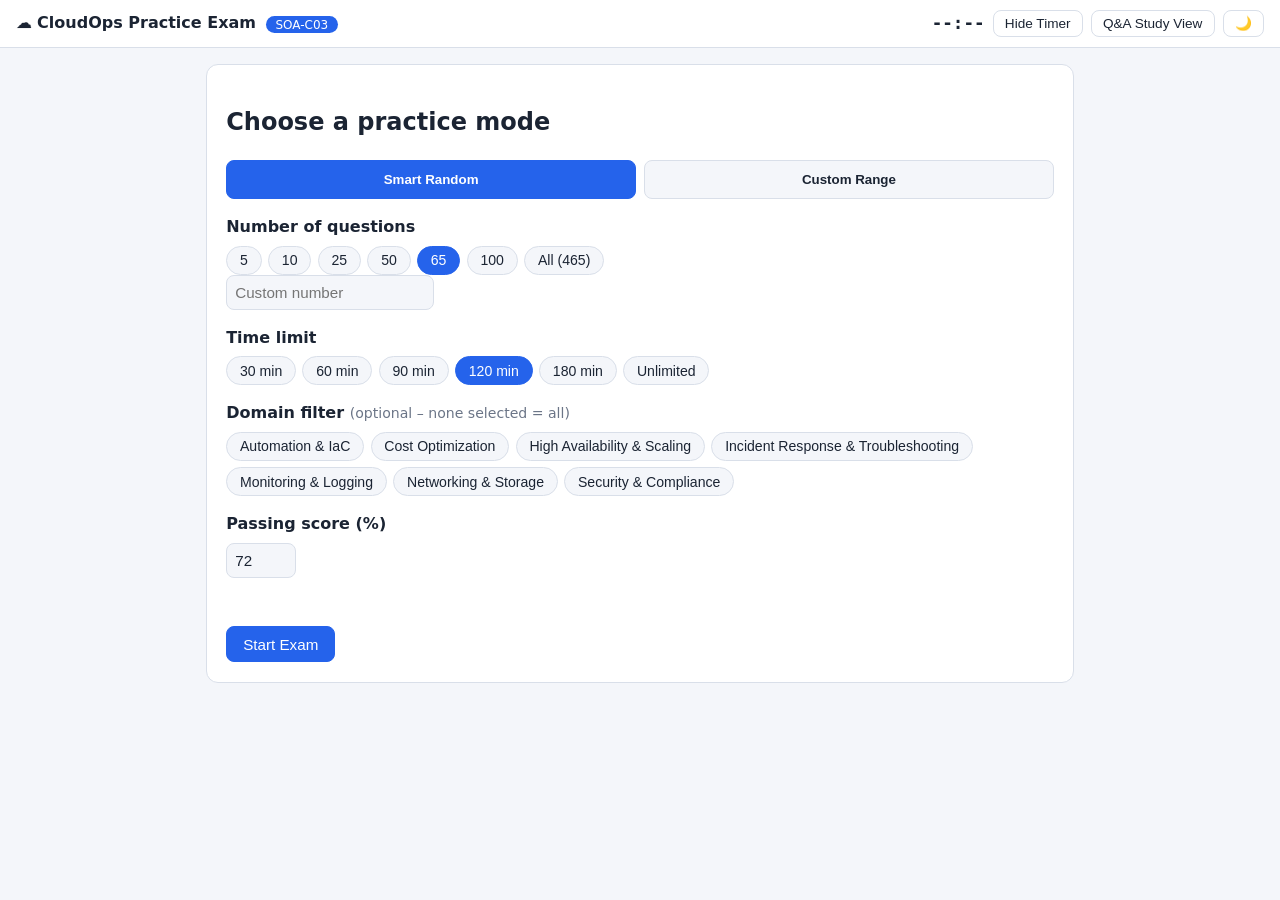
==== index.html @ a191ae21 "Add files via upload" ====
<!DOCTYPE html>
<html lang="en">
<head>
<meta charset="UTF-8">
<meta name="viewport" content="width=device-width, initial-scale=1">
<title>CloudOps Practice Exam (SOA-C03)</title>
<link rel="stylesheet" href="styles.css">
</head>
<body>
<header class="topbar">
  <div class="brand">☁️ <strong>CloudOps Practice Exam</strong> <span class="badge">SOA-C03</span></div>
  <div class="tools">
    <span id="timer" class="timer" aria-live="off">--:--</span>
    <button id="btnTimer" class="btn small" title="Hide/Show timer">Hide Timer</button>
    <button id="btnStudy" class="btn small">Q&amp;A Study View</button>
    <button id="btnTheme" class="btn small" aria-label="Toggle dark mode">🌙</button>
  </div>
</header>

<main>
  <!-- START SCREEN -->
  <section id="screenStart" class="card">
    <h1>Choose a practice mode</h1>
    <div class="tabs" role="tablist">
      <button class="tab active" data-mode="random" role="tab">Smart Random</button>
      <button class="tab" data-mode="range" role="tab">Custom Range</button>
    </div>

    <div id="paneRandom" class="pane">
      <label class="lbl">Number of questions</label>
      <div id="countPresets" class="chips"></div>
      <input id="customCount" type="number" min="1" placeholder="Custom number">
    </div>

    <div id="paneRange" class="pane hidden">
      <div class="row">
        <label>From Q# <input id="rangeFrom" type="number" min="1" value="1"></label>
        <label>To Q# <input id="rangeTo" type="number" min="1"></label>
      </div>
      <label class="check"><input id="rangeShuffle" type="checkbox"> Shuffle within the selected range (otherwise sequential)</label>
      <p class="muted" id="rangeHint"></p>
    </div>

    <label class="lbl">Time limit</label>
    <div id="timePresets" class="chips"></div>

    <label class="lbl">Domain filter <span class="muted">(optional – none selected = all)</span></label>
    <div id="domainFilters" class="chips"></div>

    <label class="lbl">Passing score (%)</label>
    <input id="passPct" type="number" min="1" max="100" value="72">

    <p id="startError" class="error" role="alert"></p>
    <div class="row">
      <button id="btnStart" class="btn primary">Start Exam</button>
      <button id="btnResume" class="btn hidden">Resume saved session</button>
    </div>
  </section>

  <!-- EXAM SCREEN -->
  <section id="screenExam" class="hidden">
    <div class="card">
      <div class="qmeta">
        <span id="qProgress"></span>
        <span id="qDomain" class="tag"></span>
        <span id="qType" class="tag alt"></span>
      </div>
      <h2 id="qPrompt" class="prompt"></h2>
      <pre id="qCode" class="code hidden"></pre>
      <div id="qOptions" class="options" role="group"></div>
      <div class="nav">
        <button id="btnPrev" class="btn">← Previous</button>
        <button id="btnFlag" class="btn">⚑ Flag for Review</button>
        <button id="btnNext" class="btn">Next →</button>
        <button id="btnSubmit" class="btn danger">Submit Exam</button>
      </div>
    </div>
    <details id="navigator" class="card" open>
      <summary>Question Navigator <span class="muted" id="navStats"></span></summary>
      <div class="legend"><span class="dot answered"></span>Answered <span class="dot flagged"></span>Flagged <span class="dot"></span>Unanswered</div>
      <div id="navGrid" class="grid"></div>
    </details>
  </section>

  <!-- RESULTS SCREEN -->
  <section id="screenResults" class="hidden">
    <div class="card">
      <h1 id="resStatus"></h1>
      <p id="resScore" class="big"></p>
      <p id="resTime" class="muted"></p>
      <h3>Domain breakdown</h3>
      <div id="resDomains"></div>
      <div class="row">
        <button id="btnRetry" class="btn primary">New Exam</button>
      </div>
    </div>
    <div class="card">
      <h3>Detailed review</h3>
      <div class="chips" id="reviewFilters">
        <button class="chip active" data-f="all">All</button>
        <button class="chip" data-f="wrong">Incorrect Only</button>
        <button class="chip" data-f="flag">Flagged Only</button>
      </div>
      <div id="reviewList"></div>
    </div>
  </section>
</main>

<!-- STUDY MODAL -->
<dialog id="studyModal">
  <div class="modalhead">
    <strong>Q&amp;A Study View</strong>
    <input id="studySearch" type="search" placeholder="Search questions…">
    <select id="studyDomain"></select>
    <button id="btnCloseStudy" class="btn small">Close</button>
  </div>
  <div id="studyList" class="studylist"></div>
</dialog>

<script src="questions.js"></script>
<script src="app.js"></script>
</body>
</html>
---- styles.css ----
/* Theme variables — light default, dark via [data-theme="dark"] */
:root{--bg:#f4f6fa;--card:#fff;--text:#1b2433;--muted:#6b7587;--border:#d9dfe9;--primary:#2563eb;--primary-t:#fff;
--ok:#16a34a;--bad:#dc2626;--flag:#f59e0b;--code:#0f172a;--code-t:#e2e8f0}
[data-theme="dark"]{--bg:#0e131b;--card:#171e2a;--text:#e6ebf3;--muted:#93a0b5;--border:#2b3547;--primary:#4f8bff;--primary-t:#fff;--code:#05080d}
*{box-sizing:border-box}
body{margin:0;font-family:system-ui,-apple-system,Segoe UI,Roboto,sans-serif;background:var(--bg);color:var(--text);line-height:1.5}
.topbar{position:sticky;top:0;z-index:10;display:flex;flex-wrap:wrap;gap:.5rem;justify-content:space-between;align-items:center;padding:.6rem 1rem;background:var(--card);border-bottom:1px solid var(--border)}
.tools{display:flex;gap:.5rem;align-items:center;flex-wrap:wrap}
.badge{background:var(--primary);color:var(--primary-t);border-radius:99px;padding:.1rem .6rem;font-size:.75rem;margin-left:.3rem}
.timer{font:600 1.1rem ui-monospace,monospace;min-width:4.5rem;text-align:right}
main{max-width:900px;margin:1rem auto;padding:0 1rem}
.card{background:var(--card);border:1px solid var(--border);border-radius:12px;padding:1.2rem;margin-bottom:1rem}
.hidden{display:none!important}
.btn{border:1px solid var(--border);background:var(--card);color:var(--text);padding:.55rem 1rem;border-radius:8px;cursor:pointer;font-size:.95rem}
.btn:hover:not(:disabled){border-color:var(--primary)}
.btn:disabled{opacity:.45;cursor:not-allowed}
.btn.small{padding:.3rem .7rem;font-size:.85rem}
.btn.primary{background:var(--primary);color:var(--primary-t);border-color:var(--primary)}
.btn.danger{background:var(--bad);color:#fff;border-color:var(--bad)}
.tabs{display:flex;gap:.5rem;margin-bottom:1rem}
.tab{flex:1;padding:.7rem;border:1px solid var(--border);background:var(--bg);color:var(--text);border-radius:8px;cursor:pointer;font-weight:600}
.tab.active{background:var(--primary);color:var(--primary-t);border-color:var(--primary)}
.lbl{display:block;font-weight:600;margin:1rem 0 .4rem}
.chips{display:flex;flex-wrap:wrap;gap:.4rem}
.chip{border:1px solid var(--border);background:var(--bg);color:var(--text);padding:.35rem .8rem;border-radius:99px;cursor:pointer;font-size:.88rem}
.chip.active{background:var(--primary);color:var(--primary-t);border-color:var(--primary)}
input[type=number],input[type=search],select{padding:.5rem;border:1px solid var(--border);border-radius:8px;background:var(--bg);color:var(--text);font-size:.95rem}
.row{display:flex;gap:1rem;flex-wrap:wrap;align-items:center;margin-top:1rem}
.check{display:block;margin-top:.8rem}
.muted{color:var(--muted);font-size:.88rem;font-weight:400}
.error{color:var(--bad);min-height:1.2rem;margin:.8rem 0 0}
.qmeta{display:flex;gap:.5rem;flex-wrap:wrap;align-items:center;color:var(--muted);margin-bottom:.6rem}
.tag{background:var(--bg);border:1px solid var(--border);padding:.1rem .6rem;border-radius:99px;font-size:.8rem}
.tag.alt{border-color:var(--primary);color:var(--primary)}
.prompt{font-size:1.1rem;font-weight:600;margin:.4rem 0 1rem}
.code{background:var(--code);color:var(--code-t);padding:.8rem;border-radius:8px;overflow-x:auto;font:.85rem/1.5 ui-monospace,Consolas,monospace;white-space:pre}
.options{display:flex;flex-direction:column;gap:.6rem}
.opt{display:flex;gap:.7rem;align-items:flex-start;padding:.7rem .9rem;border:1px solid var(--border);border-radius:10px;cursor:pointer;background:var(--bg)}
.opt:hover{border-color:var(--primary)}
.opt.sel{border-color:var(--primary);background:color-mix(in srgb,var(--primary) 14%,var(--card))}
.opt input{margin-top:.3rem}
.nav{display:flex;flex-wrap:wrap;gap:.5rem;margin-top:1.2rem;justify-content:space-between}
summary{cursor:pointer;font-weight:600}
.legend{display:flex;gap:1rem;align-items:center;margin:.6rem 0;font-size:.85rem;color:var(--muted)}
.dot{display:inline-block;width:.8rem;height:.8rem;border-radius:3px;border:1px solid var(--border);margin-right:.3rem}
.dot.answered{background:var(--primary)}.dot.flagged{background:var(--flag)}
.grid{display:grid;grid-template-columns:repeat(auto-fill,minmax(40px,1fr));gap:.4rem;max-height:260px;overflow:auto}
.gq{padding:.4rem 0;border:1px solid var(--border);border-radius:6px;background:var(--bg);color:var(--text);cursor:pointer;font-size:.8rem}
.gq.answered{background:var(--primary);color:var(--primary-t);border-color:var(--primary)}
.gq.flagged{outline:3px solid var(--flag)}
.gq.current{box-shadow:0 0 0 2px var(--text)}
.big{font-size:1.6rem;font-weight:700;margin:.2rem 0}
.bar{height:10px;background:var(--bg);border:1px solid var(--border);border-radius:99px;overflow:hidden}
.bar>i{display:block;height:100%;background:var(--ok)}
.drow{margin:.6rem 0}
.pass{color:var(--ok)}.fail{color:var(--bad)}
.rev{border:1px solid var(--border);border-radius:10px;padding:1rem;margin:.8rem 0;background:var(--bg)}
.rev.ok{border-left:5px solid var(--ok)}.rev.no{border-left:5px solid var(--bad)}
.ropt{padding:.3rem .5rem;border-radius:6px;margin:.2rem 0}
.ropt.correct{background:color-mix(in srgb,var(--ok) 22%,transparent)}
.ropt.wrongsel{background:color-mix(in srgb,var(--bad) 22%,transparent)}
.expl{margin-top:.6rem;font-size:.92rem;color:var(--muted)}
dialog{width:min(900px,95vw);max-height:90vh;border:1px solid var(--border);border-radius:12px;background:var(--card);color:var(--text);padding:0}
dialog::backdrop{background:rgba(0,0,0,.5)}
.modalhead{position:sticky;top:0;display:flex;gap:.5rem;flex-wrap:wrap;align-items:center;padding:.8rem 1rem;background:var(--card);border-bottom:1px solid var(--border)}
.modalhead input{flex:1;min-width:140px}
.studylist{padding:0 1rem 1rem}
@media(max-width:600px){.nav .btn{flex:1 1 45%}.topbar{padding:.5rem}}
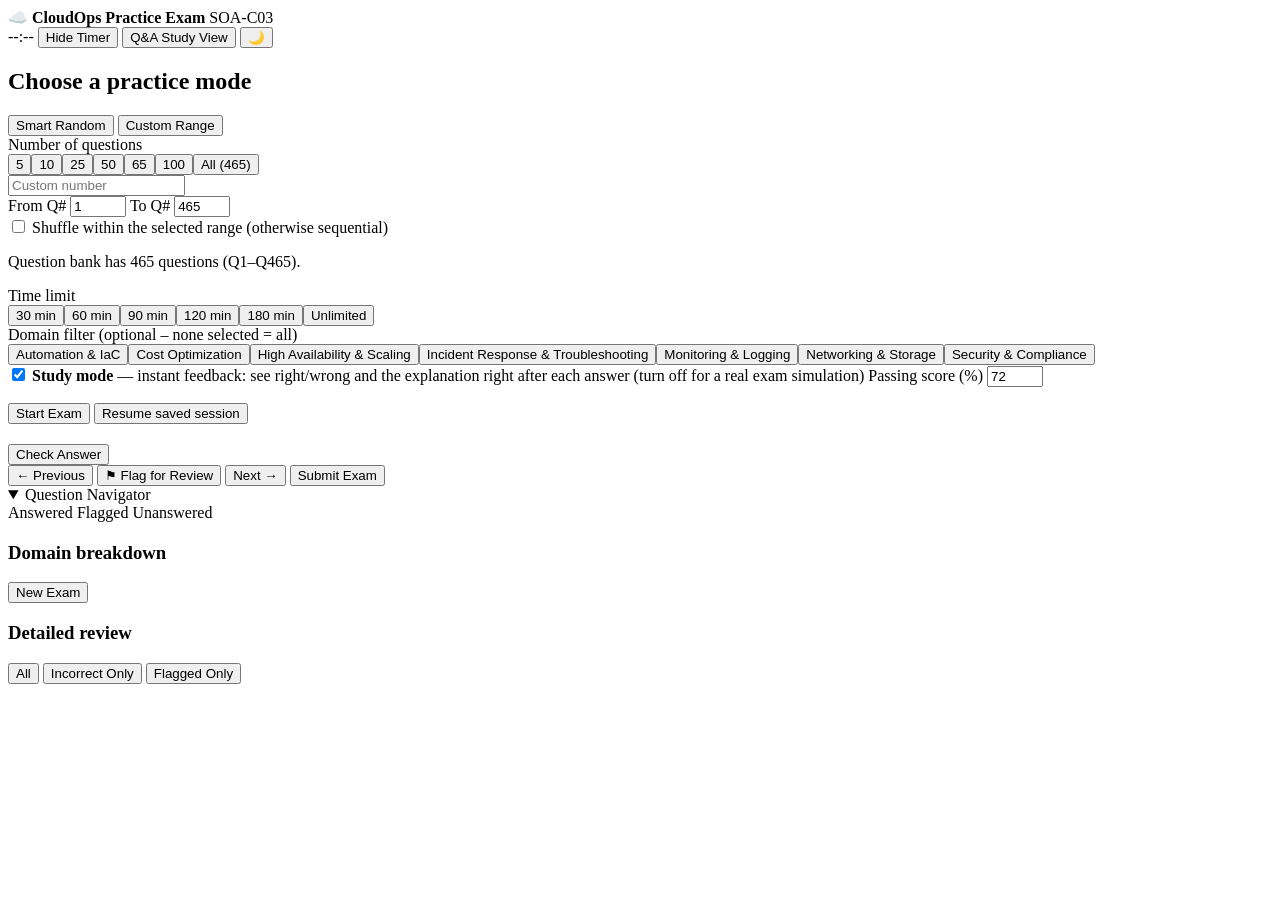
==== commit c8427021: "Rename index (1).html to index.html" ====
--- a/index.html
+++ b/index.html
@@ -47,6 +47,8 @@
     <label class="lbl">Domain filter <span class="muted">(optional – none selected = all)</span></label>
     <div id="domainFilters" class="chips"></div>
 
+    <label class="check study-toggle"><input id="studyMode" type="checkbox" checked> <strong>Study mode</strong> — instant feedback: see right/wrong and the explanation right after each answer (turn off for a real exam simulation)</label>
+
     <label class="lbl">Passing score (%)</label>
     <input id="passPct" type="number" min="1" max="100" value="72">
 
@@ -68,6 +70,8 @@
       <h2 id="qPrompt" class="prompt"></h2>
       <pre id="qCode" class="code hidden"></pre>
       <div id="qOptions" class="options" role="group"></div>
+      <button id="btnCheck" class="btn primary hidden">Check Answer</button>
+      <div id="qFeedback" class="feedback hidden" role="status" aria-live="polite"></div>
       <div class="nav">
         <button id="btnPrev" class="btn">← Previous</button>
         <button id="btnFlag" class="btn">⚑ Flag for Review</button>
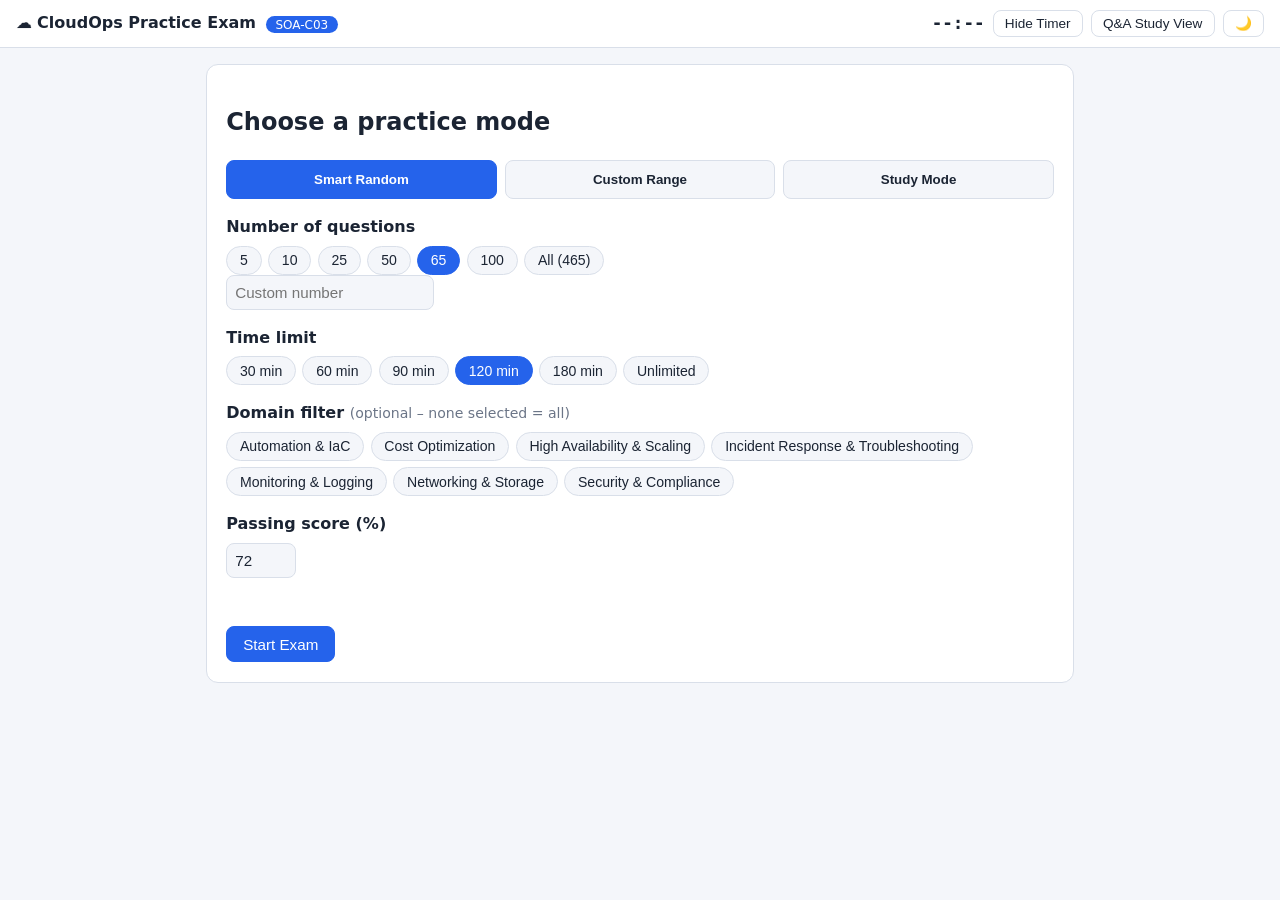
==== commit 570beb66: "Add files via upload" ====
--- a/index.html
+++ b/index.html
@@ -4,7 +4,7 @@
 <meta charset="UTF-8">
 <meta name="viewport" content="width=device-width, initial-scale=1">
 <title>CloudOps Practice Exam (SOA-C03)</title>
-<link rel="stylesheet" href="styles.css">
+<link rel="stylesheet" href="styles.css?v=3">
 </head>
 <body>
 <header class="topbar">
@@ -24,6 +24,7 @@
     <div class="tabs" role="tablist">
       <button class="tab active" data-mode="random" role="tab">Smart Random</button>
       <button class="tab" data-mode="range" role="tab">Custom Range</button>
+      <button class="tab" data-mode="study" role="tab">Study Mode</button>
     </div>
 
     <div id="paneRandom" class="pane">
@@ -41,13 +42,14 @@
       <p class="muted" id="rangeHint"></p>
     </div>
 
-    <label class="lbl">Time limit</label>
-    <div id="timePresets" class="chips"></div>
+    <p id="studyHint" class="study-toggle hidden"><strong>Study Mode:</strong> pick a range of questions (From Q# → To Q#). After each answer you instantly see ✔ right or ✘ wrong, the correct answer and the explanation. No time limit.</p>
+    <div id="timeWrap">
+      <label class="lbl">Time limit</label>
+      <div id="timePresets" class="chips"></div>
+    </div>
 
     <label class="lbl">Domain filter <span class="muted">(optional – none selected = all)</span></label>
     <div id="domainFilters" class="chips"></div>
-
-    <label class="check study-toggle"><input id="studyMode" type="checkbox" checked> <strong>Study mode</strong> — instant feedback: see right/wrong and the explanation right after each answer (turn off for a real exam simulation)</label>
 
     <label class="lbl">Passing score (%)</label>
     <input id="passPct" type="number" min="1" max="100" value="72">
@@ -121,7 +123,7 @@
   <div id="studyList" class="studylist"></div>
 </dialog>
 
-<script src="questions.js"></script>
-<script src="app.js"></script>
+<script src="questions.js?v=3"></script>
+<script src="app.js?v=3"></script>
 </body>
 </html>
--- a/styles.css
+++ b/styles.css
@@ -0,0 +1,81 @@
+/* Theme variables — light default, dark via [data-theme="dark"] */
+:root{--bg:#f4f6fa;--card:#fff;--text:#1b2433;--muted:#6b7587;--border:#d9dfe9;--primary:#2563eb;--primary-t:#fff;
+--ok:#16a34a;--bad:#dc2626;--flag:#f59e0b;--code:#0f172a;--code-t:#e2e8f0}
+[data-theme="dark"]{--bg:#0e131b;--card:#171e2a;--text:#e6ebf3;--muted:#93a0b5;--border:#2b3547;--primary:#4f8bff;--primary-t:#fff;--code:#05080d}
+*{box-sizing:border-box}
+body{margin:0;font-family:system-ui,-apple-system,Segoe UI,Roboto,sans-serif;background:var(--bg);color:var(--text);line-height:1.5}
+.topbar{position:sticky;top:0;z-index:10;display:flex;flex-wrap:wrap;gap:.5rem;justify-content:space-between;align-items:center;padding:.6rem 1rem;background:var(--card);border-bottom:1px solid var(--border)}
+.tools{display:flex;gap:.5rem;align-items:center;flex-wrap:wrap}
+.badge{background:var(--primary);color:var(--primary-t);border-radius:99px;padding:.1rem .6rem;font-size:.75rem;margin-left:.3rem}
+.timer{font:600 1.1rem ui-monospace,monospace;min-width:4.5rem;text-align:right}
+main{max-width:900px;margin:1rem auto;padding:0 1rem}
+.card{background:var(--card);border:1px solid var(--border);border-radius:12px;padding:1.2rem;margin-bottom:1rem}
+.hidden{display:none!important}
+.btn{border:1px solid var(--border);background:var(--card);color:var(--text);padding:.55rem 1rem;border-radius:8px;cursor:pointer;font-size:.95rem}
+.btn:hover:not(:disabled){border-color:var(--primary)}
+.btn:disabled{opacity:.45;cursor:not-allowed}
+.btn.small{padding:.3rem .7rem;font-size:.85rem}
+.btn.primary{background:var(--primary);color:var(--primary-t);border-color:var(--primary)}
+.btn.danger{background:var(--bad);color:#fff;border-color:var(--bad)}
+.tabs{display:flex;gap:.5rem;margin-bottom:1rem}
+.tab{flex:1;padding:.7rem;border:1px solid var(--border);background:var(--bg);color:var(--text);border-radius:8px;cursor:pointer;font-weight:600}
+.tab.active{background:var(--primary);color:var(--primary-t);border-color:var(--primary)}
+.lbl{display:block;font-weight:600;margin:1rem 0 .4rem}
+.chips{display:flex;flex-wrap:wrap;gap:.4rem}
+.chip{border:1px solid var(--border);background:var(--bg);color:var(--text);padding:.35rem .8rem;border-radius:99px;cursor:pointer;font-size:.88rem}
+.chip.active{background:var(--primary);color:var(--primary-t);border-color:var(--primary)}
+input[type=number],input[type=search],select{padding:.5rem;border:1px solid var(--border);border-radius:8px;background:var(--bg);color:var(--text);font-size:.95rem}
+.row{display:flex;gap:1rem;flex-wrap:wrap;align-items:center;margin-top:1rem}
+.check{display:block;margin-top:.8rem}
+.muted{color:var(--muted);font-size:.88rem;font-weight:400}
+.error{color:var(--bad);min-height:1.2rem;margin:.8rem 0 0}
+.qmeta{display:flex;gap:.5rem;flex-wrap:wrap;align-items:center;color:var(--muted);margin-bottom:.6rem}
+.tag{background:var(--bg);border:1px solid var(--border);padding:.1rem .6rem;border-radius:99px;font-size:.8rem}
+.tag.alt{border-color:var(--primary);color:var(--primary)}
+.prompt{font-size:1.1rem;font-weight:600;margin:.4rem 0 1rem}
+.code{background:var(--code);color:var(--code-t);padding:.8rem;border-radius:8px;overflow-x:auto;font:.85rem/1.5 ui-monospace,Consolas,monospace;white-space:pre}
+.options{display:flex;flex-direction:column;gap:.6rem}
+.opt{display:flex;gap:.7rem;align-items:flex-start;padding:.7rem .9rem;border:1px solid var(--border);border-radius:10px;cursor:pointer;background:var(--bg)}
+.opt:hover{border-color:var(--primary)}
+.opt.sel{border-color:var(--primary);background:color-mix(in srgb,var(--primary) 14%,var(--card))}
+.opt input{margin-top:.3rem}
+.nav{display:flex;flex-wrap:wrap;gap:.5rem;margin-top:1.2rem;justify-content:space-between}
+summary{cursor:pointer;font-weight:600}
+.legend{display:flex;gap:1rem;align-items:center;margin:.6rem 0;font-size:.85rem;color:var(--muted)}
+.dot{display:inline-block;width:.8rem;height:.8rem;border-radius:3px;border:1px solid var(--border);margin-right:.3rem}
+.dot.answered{background:var(--primary)}.dot.flagged{background:var(--flag)}
+.grid{display:grid;grid-template-columns:repeat(auto-fill,minmax(40px,1fr));gap:.4rem;max-height:260px;overflow:auto}
+.gq{padding:.4rem 0;border:1px solid var(--border);border-radius:6px;background:var(--bg);color:var(--text);cursor:pointer;font-size:.8rem}
+.gq.answered{background:var(--primary);color:var(--primary-t);border-color:var(--primary)}
+.gq.flagged{outline:3px solid var(--flag)}
+.gq.current{box-shadow:0 0 0 2px var(--text)}
+.big{font-size:1.6rem;font-weight:700;margin:.2rem 0}
+.bar{height:10px;background:var(--bg);border:1px solid var(--border);border-radius:99px;overflow:hidden}
+.bar>i{display:block;height:100%;background:var(--ok)}
+.drow{margin:.6rem 0}
+.pass{color:var(--ok)}.fail{color:var(--bad)}
+.rev{border:1px solid var(--border);border-radius:10px;padding:1rem;margin:.8rem 0;background:var(--bg)}
+.rev.ok{border-left:5px solid var(--ok)}.rev.no{border-left:5px solid var(--bad)}
+.ropt{padding:.3rem .5rem;border-radius:6px;margin:.2rem 0}
+.ropt.correct{background:color-mix(in srgb,var(--ok) 22%,transparent)}
+.ropt.wrongsel{background:color-mix(in srgb,var(--bad) 22%,transparent)}
+.expl{margin-top:.6rem;font-size:.92rem;color:var(--muted)}
+dialog{width:min(900px,95vw);max-height:90vh;border:1px solid var(--border);border-radius:12px;background:var(--card);color:var(--text);padding:0}
+dialog::backdrop{background:rgba(0,0,0,.5)}
+.modalhead{position:sticky;top:0;display:flex;gap:.5rem;flex-wrap:wrap;align-items:center;padding:.8rem 1rem;background:var(--card);border-bottom:1px solid var(--border)}
+.modalhead input{flex:1;min-width:140px}
+.studylist{padding:0 1rem 1rem}
+@media(max-width:600px){.nav .btn{flex:1 1 45%}.topbar{padding:.5rem}}
+
+/* Study mode: instant feedback */
+.study-toggle{margin-top:1rem;padding:.7rem;border:1px dashed var(--primary);border-radius:8px}
+#btnCheck{margin-top:1rem}
+.opt.correct{border-color:var(--ok);background:color-mix(in srgb,var(--ok) 20%,var(--card))}
+.opt.wrongsel{border-color:var(--bad);background:color-mix(in srgb,var(--bad) 20%,var(--card))}
+.opt.locked{cursor:default}
+.feedback{margin-top:1rem;padding:.9rem 1rem;border-radius:10px;border:1px solid var(--border);border-left:5px solid var(--muted);background:var(--bg)}
+.feedback.ok{border-left-color:var(--ok)}.feedback.no{border-left-color:var(--bad)}
+.feedback h4{margin:0 0 .3rem}
+.feedback.ok h4{color:var(--ok)}.feedback.no h4{color:var(--bad)}
+.gq.right{background:var(--ok);color:#fff;border-color:var(--ok)}
+.gq.wrong{background:var(--bad);color:#fff;border-color:var(--bad)}
